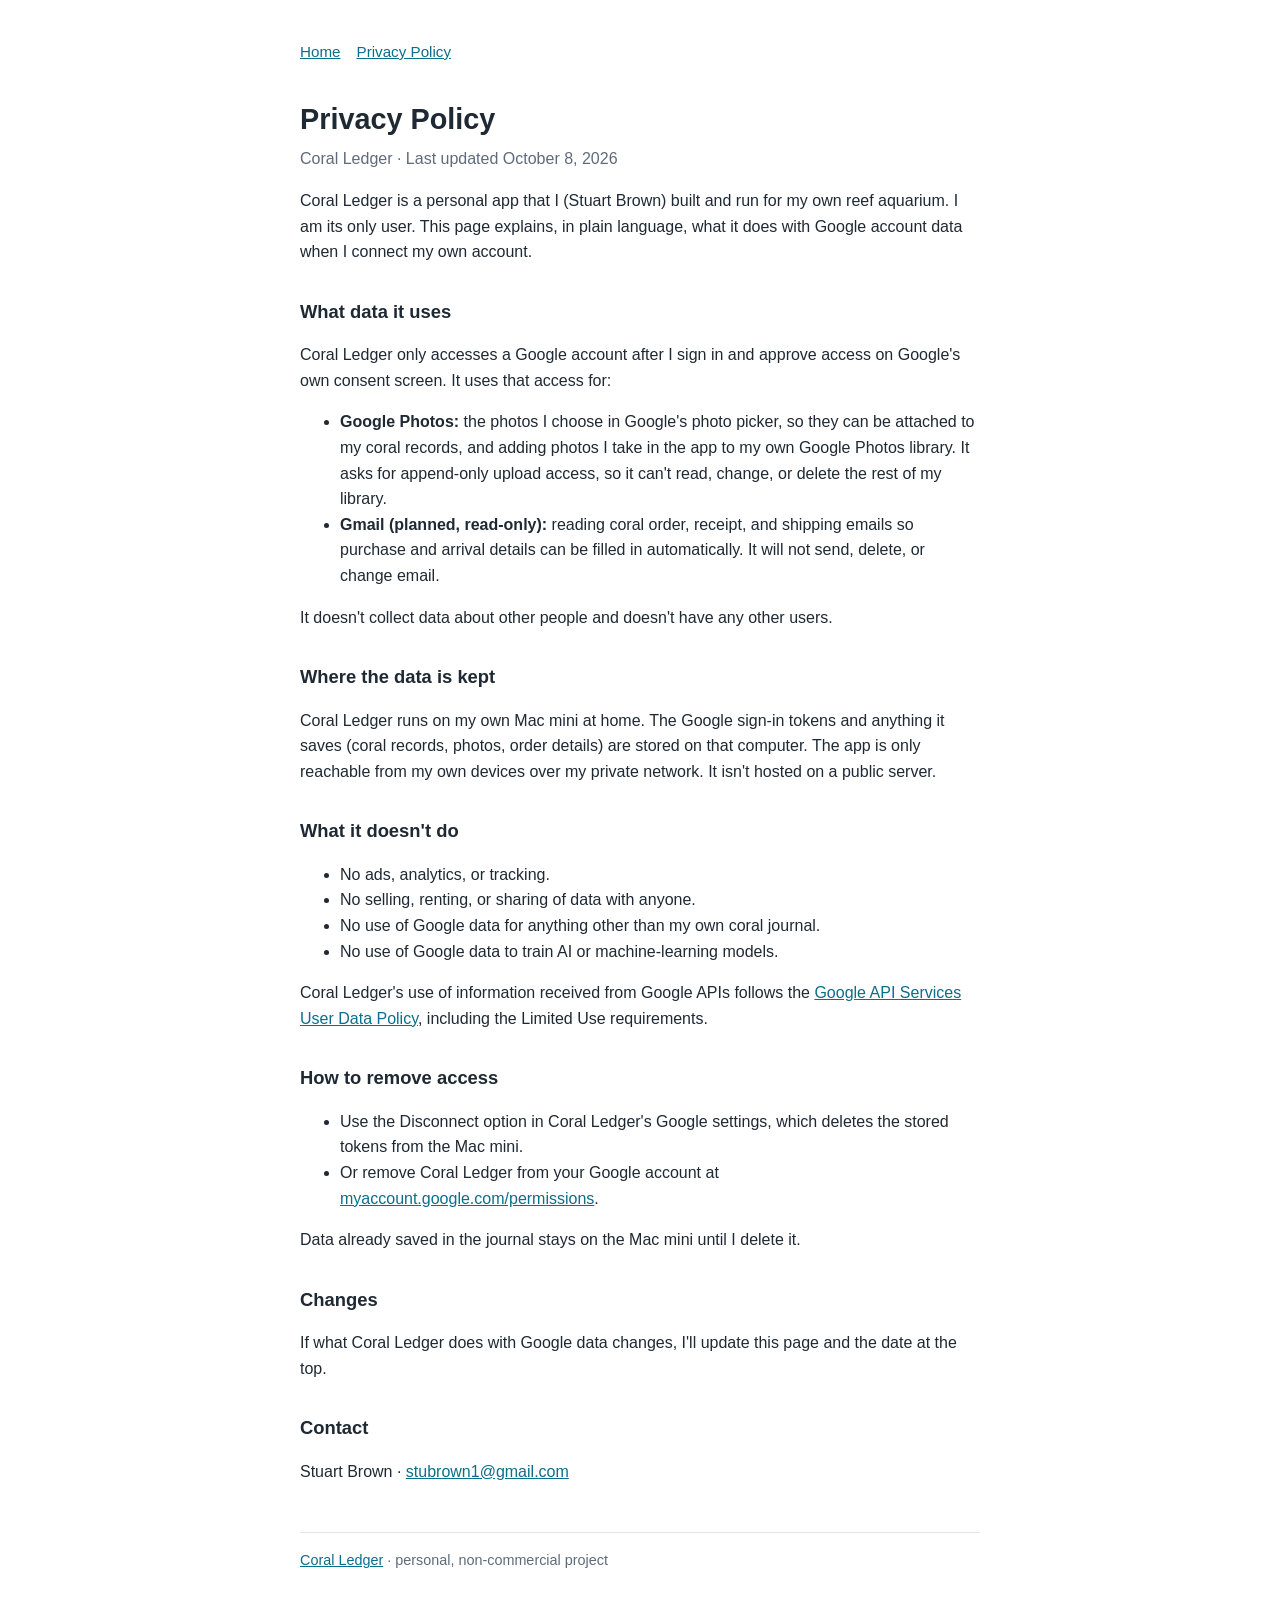
==== privacy.html @ 8bea6950 "Add Coral Ledger home and privacy pages for Google OAuth branding" ====
<!doctype html>
<html lang="en">
<head>
<meta charset="utf-8">
<meta name="viewport" content="width=device-width, initial-scale=1">
<title>Privacy Policy - Coral Ledger</title>
<meta name="description" content="Privacy policy for Coral Ledger, a personal reef journal app.">
<link rel="stylesheet" href="style.css">
</head>
<body>
<nav><a href="./">Home</a><a href="privacy.html">Privacy Policy</a></nav>

<h1>Privacy Policy</h1>
<p class="sub">Coral Ledger &middot; Last updated October 8, 2026</p>

<p>Coral Ledger is a personal app that I (Stuart Brown) built and run for my own reef aquarium. I am its only user. This page explains, in plain language, what it does with Google account data when I connect my own account.</p>

<h2>What data it uses</h2>
<p>Coral Ledger only accesses a Google account after I sign in and approve access on Google's own consent screen. It uses that access for:</p>
<ul>
  <li><strong>Google Photos:</strong> the photos I choose in Google's photo picker, so they can be attached to my coral records, and adding photos I take in the app to my own Google Photos library. It asks for append-only upload access, so it can't read, change, or delete the rest of my library.</li>
  <li><strong>Gmail (planned, read-only):</strong> reading coral order, receipt, and shipping emails so purchase and arrival details can be filled in automatically. It will not send, delete, or change email.</li>
</ul>
<p>It doesn't collect data about other people and doesn't have any other users.</p>

<h2>Where the data is kept</h2>
<p>Coral Ledger runs on my own Mac mini at home. The Google sign-in tokens and anything it saves (coral records, photos, order details) are stored on that computer. The app is only reachable from my own devices over my private network. It isn't hosted on a public server.</p>

<h2>What it doesn't do</h2>
<ul>
  <li>No ads, analytics, or tracking.</li>
  <li>No selling, renting, or sharing of data with anyone.</li>
  <li>No use of Google data for anything other than my own coral journal.</li>
  <li>No use of Google data to train AI or machine-learning models.</li>
</ul>
<p>Coral Ledger's use of information received from Google APIs follows the <a href="https://developers.google.com/terms/api-services-user-data-policy">Google API Services User Data Policy</a>, including the Limited Use requirements.</p>

<h2>How to remove access</h2>
<ul>
  <li>Use the Disconnect option in Coral Ledger's Google settings, which deletes the stored tokens from the Mac mini.</li>
  <li>Or remove Coral Ledger from your Google account at <a href="https://myaccount.google.com/permissions">myaccount.google.com/permissions</a>.</li>
</ul>
<p>Data already saved in the journal stays on the Mac mini until I delete it.</p>

<h2>Changes</h2>
<p>If what Coral Ledger does with Google data changes, I'll update this page and the date at the top.</p>

<h2>Contact</h2>
<p>Stuart Brown &middot; <a href="mailto:stubrown1@gmail.com">stubrown1@gmail.com</a></p>

<footer><a href="./">Coral Ledger</a> &middot; personal, non-commercial project</footer>
</body>
</html>
---- style.css ----
body { font-family: -apple-system, BlinkMacSystemFont, "Segoe UI", Roboto, Helvetica, Arial, sans-serif; max-width: 680px; margin: 2.5rem auto; padding: 0 1.25rem; line-height: 1.6; color: #1f2933; background: #fff; }
h1 { font-size: 1.8rem; margin-bottom: 0.25rem; }
h2 { font-size: 1.15rem; margin-top: 2rem; }
.sub { color: #5f6b7a; margin-top: 0; }
a { color: #0b6e8a; }
nav { margin-bottom: 2rem; font-size: 0.95rem; }
nav a { margin-right: 1rem; }
footer { margin-top: 3rem; padding-top: 1rem; border-top: 1px solid #e3e7eb; color: #5f6b7a; font-size: 0.9rem; }
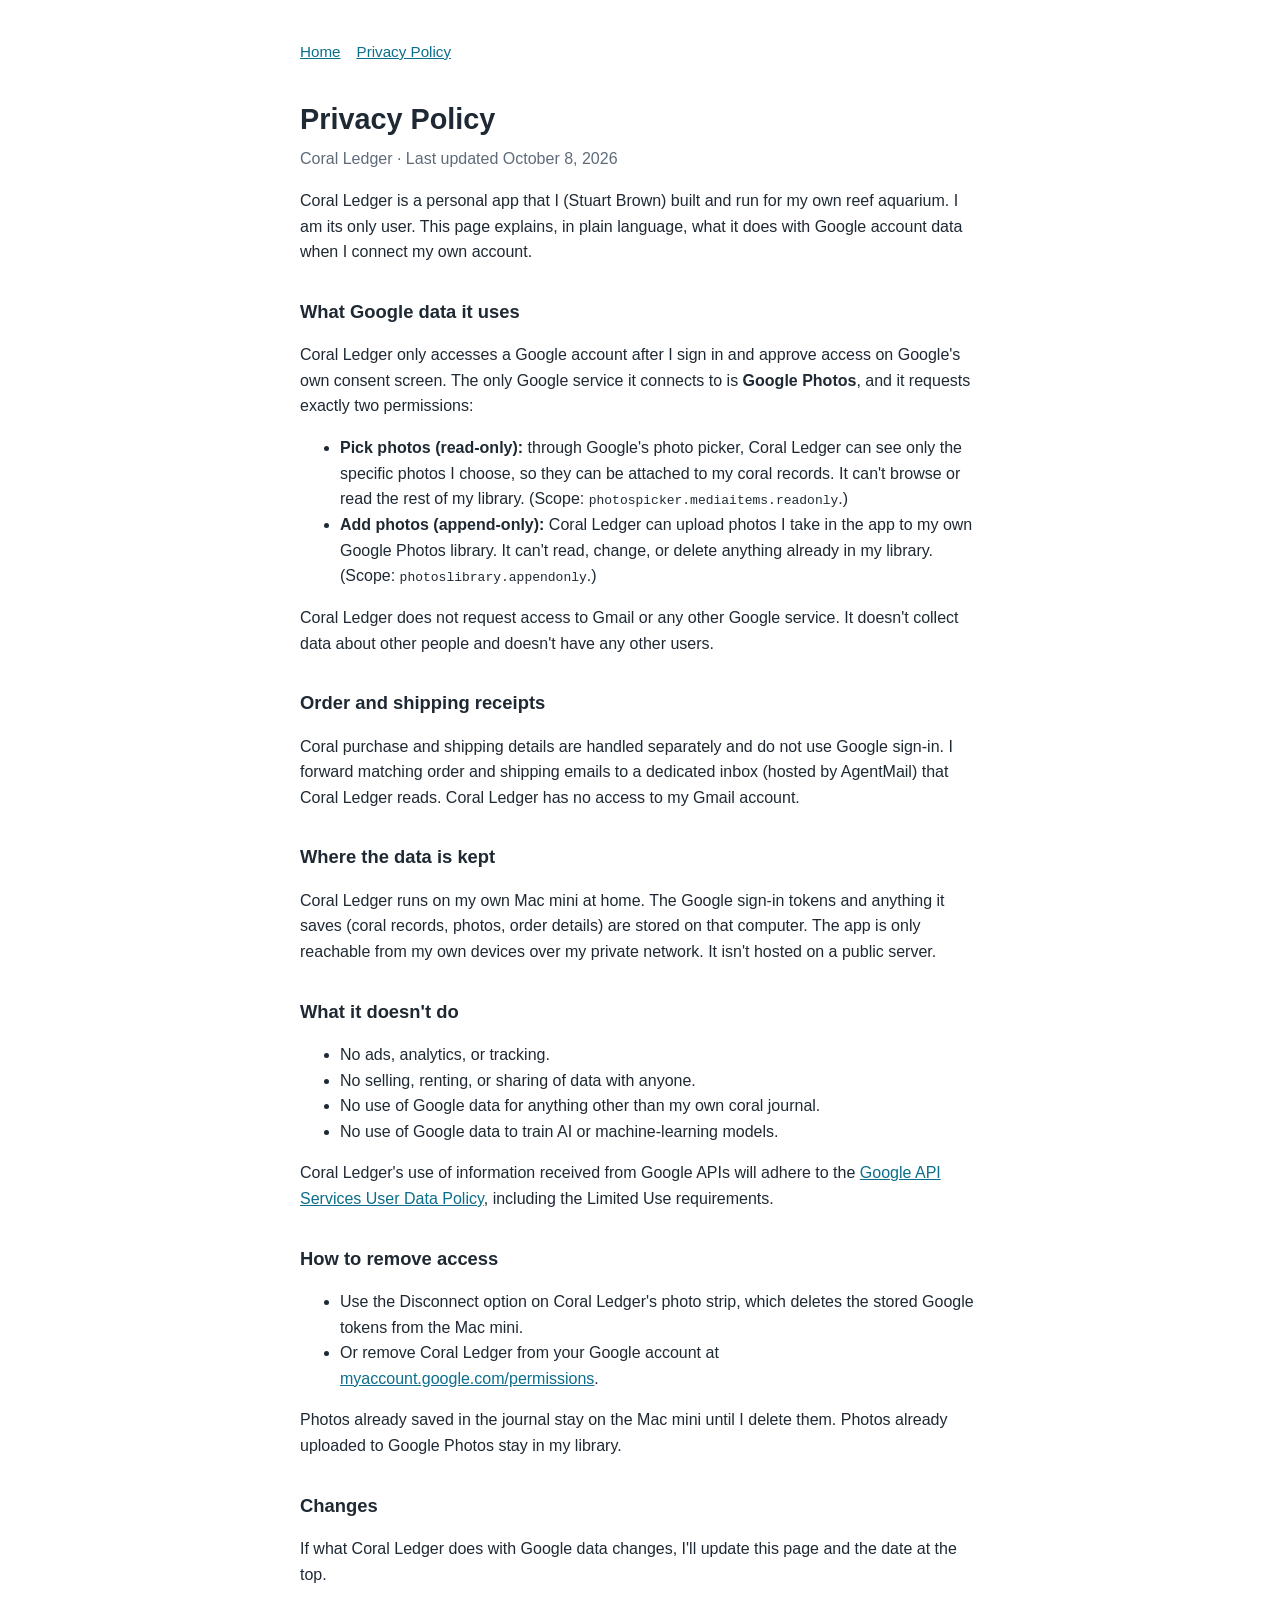
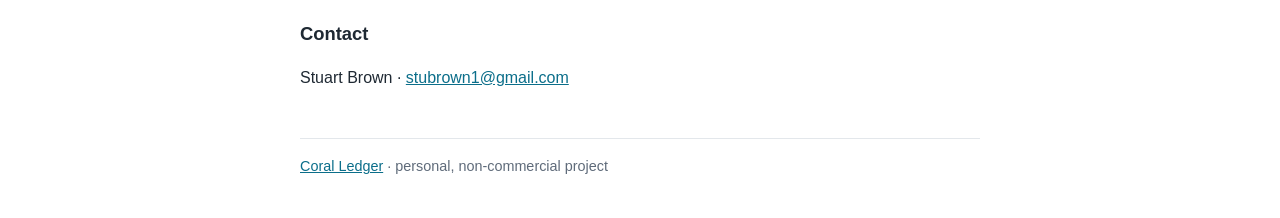
==== commit 3e01e2bf: "Privacy/home: Google Photos only; receipts via email forward, no Gmail scopes" ====
--- a/privacy.html
+++ b/privacy.html
@@ -15,13 +15,16 @@
 
 <p>Coral Ledger is a personal app that I (Stuart Brown) built and run for my own reef aquarium. I am its only user. This page explains, in plain language, what it does with Google account data when I connect my own account.</p>
 
-<h2>What data it uses</h2>
-<p>Coral Ledger only accesses a Google account after I sign in and approve access on Google's own consent screen. It uses that access for:</p>
+<h2>What Google data it uses</h2>
+<p>Coral Ledger only accesses a Google account after I sign in and approve access on Google's own consent screen. The only Google service it connects to is <strong>Google Photos</strong>, and it requests exactly two permissions:</p>
 <ul>
-  <li><strong>Google Photos:</strong> the photos I choose in Google's photo picker, so they can be attached to my coral records, and adding photos I take in the app to my own Google Photos library. It asks for append-only upload access, so it can't read, change, or delete the rest of my library.</li>
-  <li><strong>Gmail (planned, read-only):</strong> reading coral order, receipt, and shipping emails so purchase and arrival details can be filled in automatically. It will not send, delete, or change email.</li>
+  <li><strong>Pick photos (read-only):</strong> through Google's photo picker, Coral Ledger can see only the specific photos I choose, so they can be attached to my coral records. It can't browse or read the rest of my library. (Scope: <code>photospicker.mediaitems.readonly</code>.)</li>
+  <li><strong>Add photos (append-only):</strong> Coral Ledger can upload photos I take in the app to my own Google Photos library. It can't read, change, or delete anything already in my library. (Scope: <code>photoslibrary.appendonly</code>.)</li>
 </ul>
-<p>It doesn't collect data about other people and doesn't have any other users.</p>
+<p>Coral Ledger does not request access to Gmail or any other Google service. It doesn't collect data about other people and doesn't have any other users.</p>
+
+<h2>Order and shipping receipts</h2>
+<p>Coral purchase and shipping details are handled separately and do not use Google sign-in. I forward matching order and shipping emails to a dedicated inbox (hosted by AgentMail) that Coral Ledger reads. Coral Ledger has no access to my Gmail account.</p>
 
 <h2>Where the data is kept</h2>
 <p>Coral Ledger runs on my own Mac mini at home. The Google sign-in tokens and anything it saves (coral records, photos, order details) are stored on that computer. The app is only reachable from my own devices over my private network. It isn't hosted on a public server.</p>
@@ -33,14 +36,14 @@
   <li>No use of Google data for anything other than my own coral journal.</li>
   <li>No use of Google data to train AI or machine-learning models.</li>
 </ul>
-<p>Coral Ledger's use of information received from Google APIs follows the <a href="https://developers.google.com/terms/api-services-user-data-policy">Google API Services User Data Policy</a>, including the Limited Use requirements.</p>
+<p>Coral Ledger's use of information received from Google APIs will adhere to the <a href="https://developers.google.com/terms/api-services-user-data-policy">Google API Services User Data Policy</a>, including the Limited Use requirements.</p>
 
 <h2>How to remove access</h2>
 <ul>
-  <li>Use the Disconnect option in Coral Ledger's Google settings, which deletes the stored tokens from the Mac mini.</li>
+  <li>Use the Disconnect option on Coral Ledger's photo strip, which deletes the stored Google tokens from the Mac mini.</li>
   <li>Or remove Coral Ledger from your Google account at <a href="https://myaccount.google.com/permissions">myaccount.google.com/permissions</a>.</li>
 </ul>
-<p>Data already saved in the journal stays on the Mac mini until I delete it.</p>
+<p>Photos already saved in the journal stay on the Mac mini until I delete them. Photos already uploaded to Google Photos stay in my library.</p>
 
 <h2>Changes</h2>
 <p>If what Coral Ledger does with Google data changes, I'll update this page and the date at the top.</p>
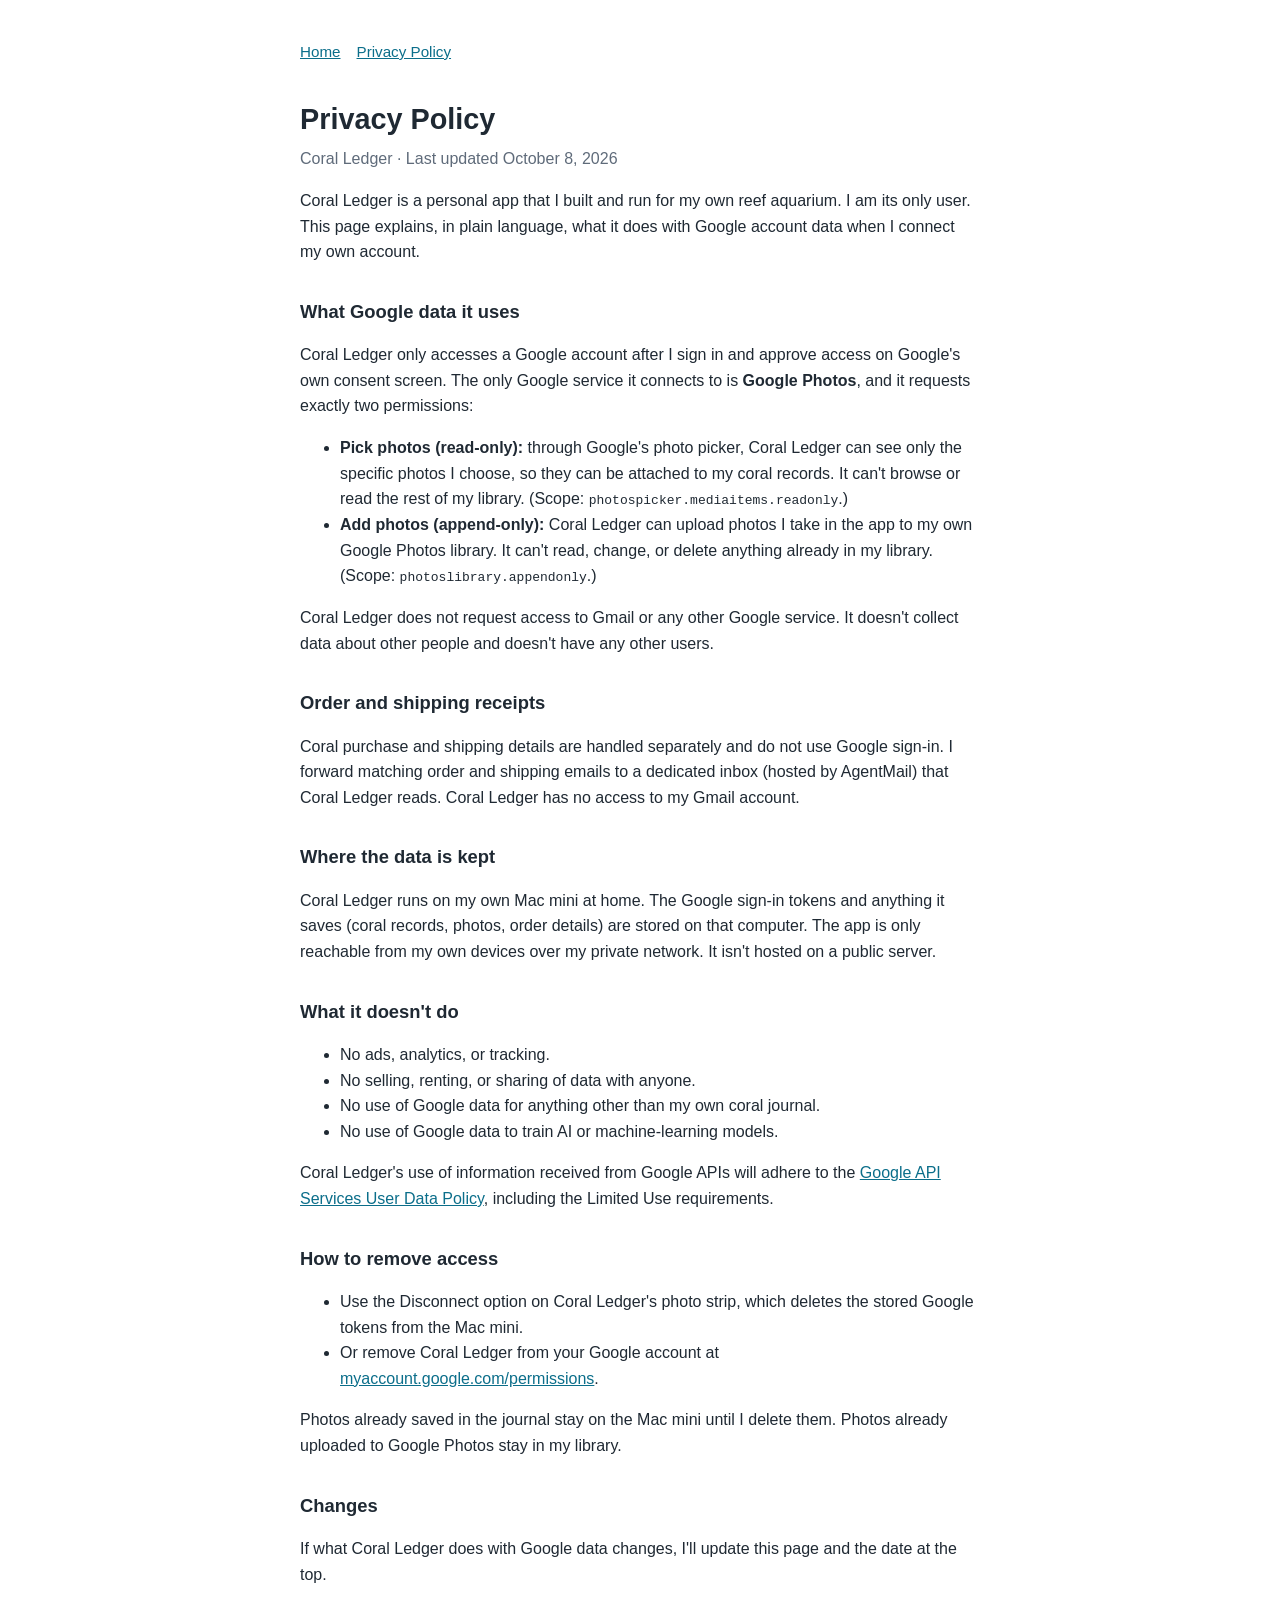
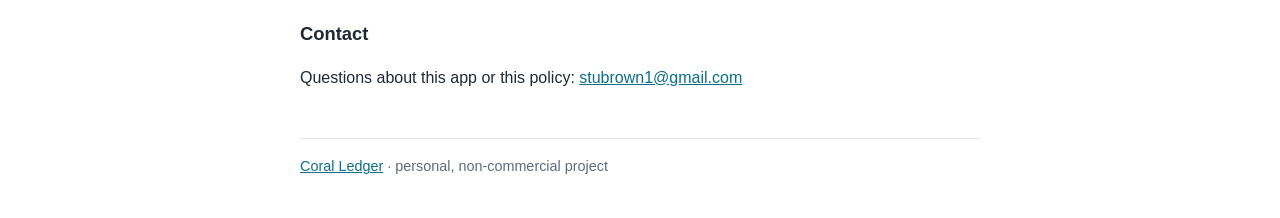
==== commit 28e22f8a: "Remove owner's name from site pages; email-only contact" ====
--- a/privacy.html
+++ b/privacy.html
@@ -13,7 +13,7 @@
 <h1>Privacy Policy</h1>
 <p class="sub">Coral Ledger &middot; Last updated October 8, 2026</p>
 
-<p>Coral Ledger is a personal app that I (Stuart Brown) built and run for my own reef aquarium. I am its only user. This page explains, in plain language, what it does with Google account data when I connect my own account.</p>
+<p>Coral Ledger is a personal app that I built and run for my own reef aquarium. I am its only user. This page explains, in plain language, what it does with Google account data when I connect my own account.</p>
 
 <h2>What Google data it uses</h2>
 <p>Coral Ledger only accesses a Google account after I sign in and approve access on Google's own consent screen. The only Google service it connects to is <strong>Google Photos</strong>, and it requests exactly two permissions:</p>
@@ -49,7 +49,7 @@
 <p>If what Coral Ledger does with Google data changes, I'll update this page and the date at the top.</p>
 
 <h2>Contact</h2>
-<p>Stuart Brown &middot; <a href="mailto:stubrown1@gmail.com">stubrown1@gmail.com</a></p>
+<p>Questions about this app or this policy: <a href="mailto:stubrown1@gmail.com">stubrown1@gmail.com</a></p>
 
 <footer><a href="./">Coral Ledger</a> &middot; personal, non-commercial project</footer>
 </body>
